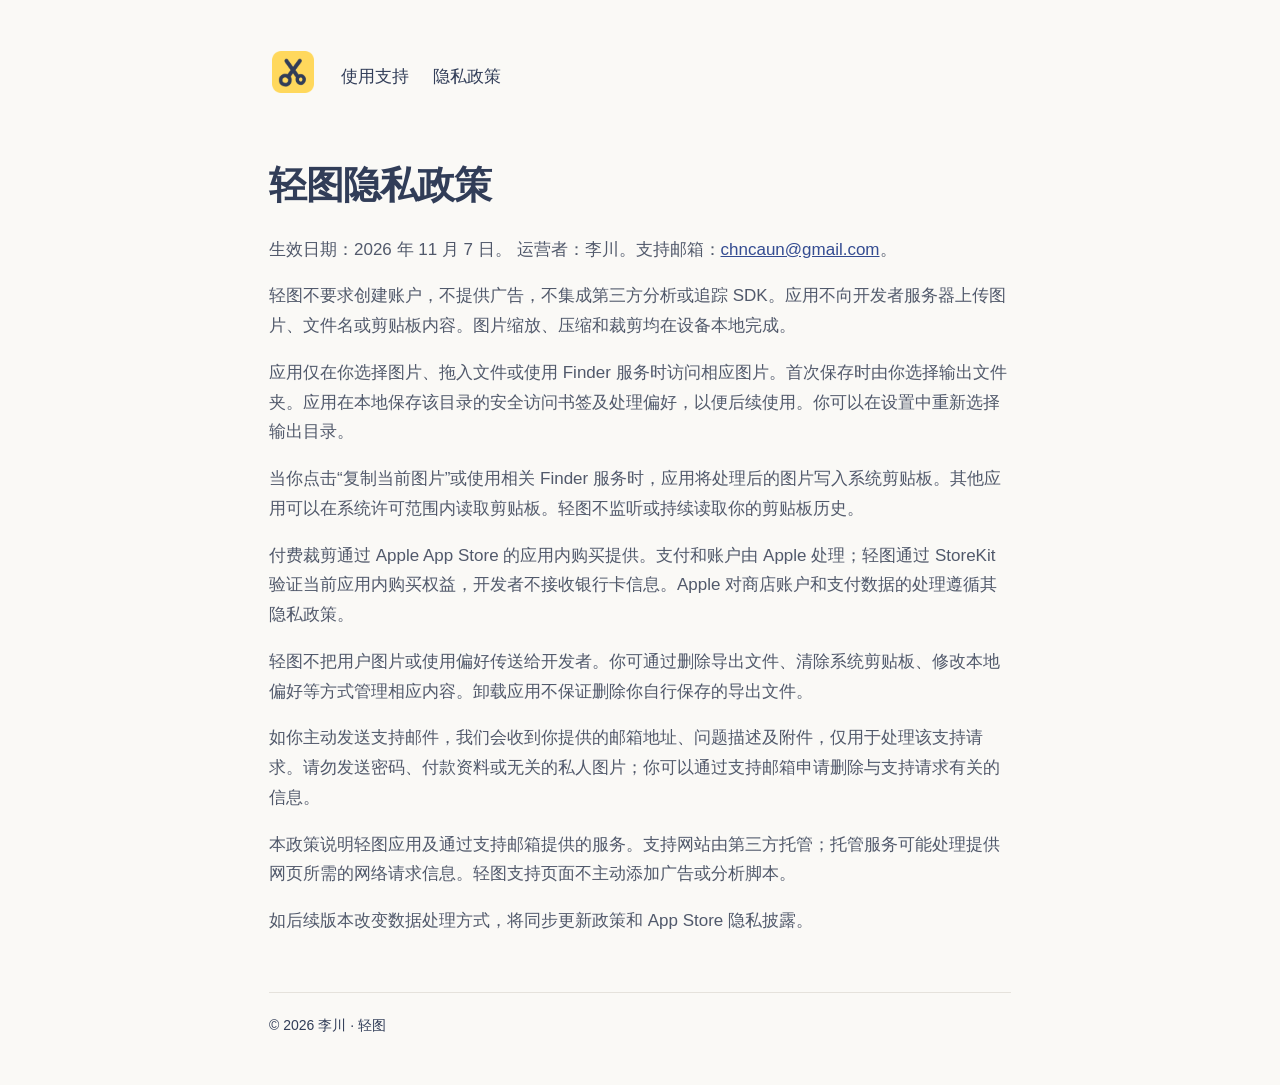
==== privacy.html @ dbb0bc22 "Publish LightPic support and privacy pages" ====
<!doctype html><html lang="zh-CN"><head><meta charset="utf-8"><meta name="viewport" content="width=device-width,initial-scale=1"><meta name="description" content="轻图 Mac 图片工具：使用支持与隐私政策。"><title>隐私政策 · 轻图</title><link rel="icon" href="./icon.png"><link rel="stylesheet" href="./style.css"></head><body><main><nav aria-label="主导航"><a href="./"><img src="./icon.png" alt="轻图黄色剪刀图标"></a><a href="./">使用支持</a><a href="./privacy.html">隐私政策</a></nav><h1>轻图隐私政策</h1><p>生效日期：2026 年 11 月 7 日。
运营者：李川。支持邮箱：<a href="mailto:chncaun@gmail.com">chncaun@gmail.com</a>。</p><p>轻图不要求创建账户，不提供广告，不集成第三方分析或追踪 SDK。应用不向开发者服务器上传图片、文件名或剪贴板内容。图片缩放、压缩和裁剪均在设备本地完成。</p><p>应用仅在你选择图片、拖入文件或使用 Finder 服务时访问相应图片。首次保存时由你选择输出文件夹。应用在本地保存该目录的安全访问书签及处理偏好，以便后续使用。你可以在设置中重新选择输出目录。</p><p>当你点击“复制当前图片”或使用相关 Finder 服务时，应用将处理后的图片写入系统剪贴板。其他应用可以在系统许可范围内读取剪贴板。轻图不监听或持续读取你的剪贴板历史。</p><p>付费裁剪通过 Apple App Store 的应用内购买提供。支付和账户由 Apple 处理；轻图通过 StoreKit 验证当前应用内购买权益，开发者不接收银行卡信息。Apple 对商店账户和支付数据的处理遵循其隐私政策。</p><p>轻图不把用户图片或使用偏好传送给开发者。你可通过删除导出文件、清除系统剪贴板、修改本地偏好等方式管理相应内容。卸载应用不保证删除你自行保存的导出文件。</p><p>如你主动发送支持邮件，我们会收到你提供的邮箱地址、问题描述及附件，仅用于处理该支持请求。请勿发送密码、付款资料或无关的私人图片；你可以通过支持邮箱申请删除与支持请求有关的信息。</p><p>本政策说明轻图应用及通过支持邮箱提供的服务。支持网站由第三方托管；托管服务可能处理提供网页所需的网络请求信息。轻图支持页面不主动添加广告或分析脚本。</p><p>如后续版本改变数据处理方式，将同步更新政策和 App Store 隐私披露。</p><footer>© 2026 李川 · 轻图</footer></main></body></html>
---- style.css ----
*{box-sizing:border-box}body{margin:0;background:#faf9f6;color:#313d58;font:17px/1.75 -apple-system,BlinkMacSystemFont,"Segoe UI",sans-serif}main{max-width:790px;margin:auto;padding:48px 24px}nav{display:flex;gap:24px;align-items:center;margin-bottom:56px}nav a{color:inherit;text-decoration:none}nav img{width:48px;height:48px;border-radius:12px}h1{font-size:38px;line-height:1.25;letter-spacing:-1px}h2{font-size:23px;margin-top:40px}p,li{color:#51596b}a{color:#344c91}aside{background:#fff0b6;padding:20px 24px;border-radius:18px;margin:28px 0}footer{border-top:1px solid #e5e2dc;margin-top:56px;padding-top:20px;font-size:14px}a:focus-visible{outline:3px solid #d4a800;outline-offset:5px}@media(max-width:600px){main{padding-top:24px}h1{font-size:30px}nav{margin-bottom:36px}}
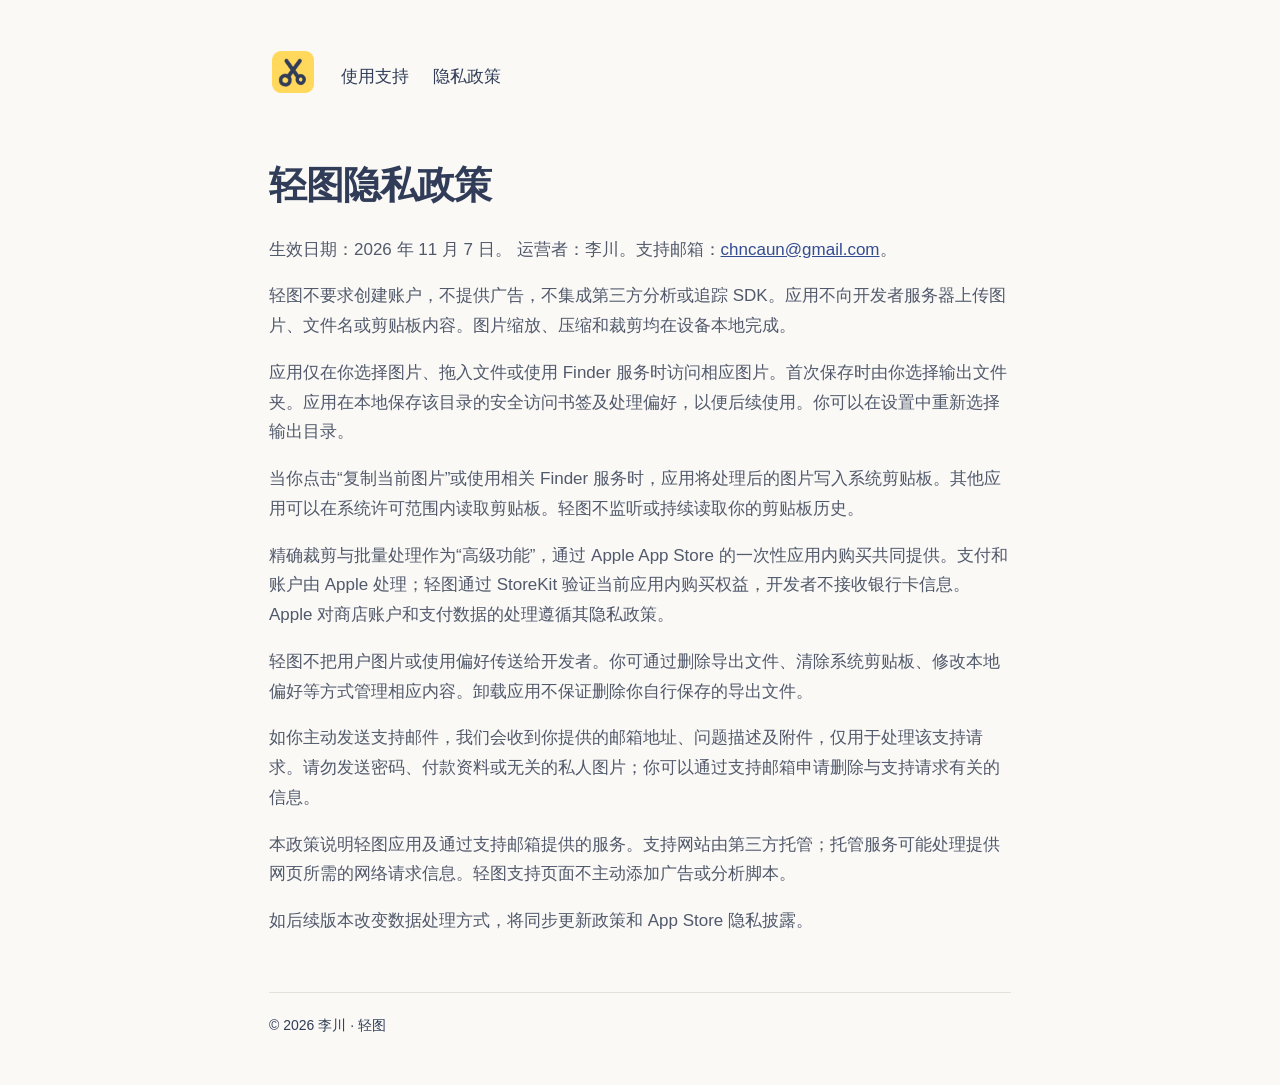
==== commit af2ee816: "Describe unified advanced features purchase in privacy policy Clarify that one purchase covers cropp" ====
--- a/privacy.html
+++ b/privacy.html
@@ -1,2 +1,2 @@
 <!doctype html><html lang="zh-CN"><head><meta charset="utf-8"><meta name="viewport" content="width=device-width,initial-scale=1"><meta name="description" content="轻图 Mac 图片工具：使用支持与隐私政策。"><title>隐私政策 · 轻图</title><link rel="icon" href="./icon.png"><link rel="stylesheet" href="./style.css"></head><body><main><nav aria-label="主导航"><a href="./"><img src="./icon.png" alt="轻图黄色剪刀图标"></a><a href="./">使用支持</a><a href="./privacy.html">隐私政策</a></nav><h1>轻图隐私政策</h1><p>生效日期：2026 年 11 月 7 日。
-运营者：李川。支持邮箱：<a href="mailto:chncaun@gmail.com">chncaun@gmail.com</a>。</p><p>轻图不要求创建账户，不提供广告，不集成第三方分析或追踪 SDK。应用不向开发者服务器上传图片、文件名或剪贴板内容。图片缩放、压缩和裁剪均在设备本地完成。</p><p>应用仅在你选择图片、拖入文件或使用 Finder 服务时访问相应图片。首次保存时由你选择输出文件夹。应用在本地保存该目录的安全访问书签及处理偏好，以便后续使用。你可以在设置中重新选择输出目录。</p><p>当你点击“复制当前图片”或使用相关 Finder 服务时，应用将处理后的图片写入系统剪贴板。其他应用可以在系统许可范围内读取剪贴板。轻图不监听或持续读取你的剪贴板历史。</p><p>付费裁剪通过 Apple App Store 的应用内购买提供。支付和账户由 Apple 处理；轻图通过 StoreKit 验证当前应用内购买权益，开发者不接收银行卡信息。Apple 对商店账户和支付数据的处理遵循其隐私政策。</p><p>轻图不把用户图片或使用偏好传送给开发者。你可通过删除导出文件、清除系统剪贴板、修改本地偏好等方式管理相应内容。卸载应用不保证删除你自行保存的导出文件。</p><p>如你主动发送支持邮件，我们会收到你提供的邮箱地址、问题描述及附件，仅用于处理该支持请求。请勿发送密码、付款资料或无关的私人图片；你可以通过支持邮箱申请删除与支持请求有关的信息。</p><p>本政策说明轻图应用及通过支持邮箱提供的服务。支持网站由第三方托管；托管服务可能处理提供网页所需的网络请求信息。轻图支持页面不主动添加广告或分析脚本。</p><p>如后续版本改变数据处理方式，将同步更新政策和 App Store 隐私披露。</p><footer>© 2026 李川 · 轻图</footer></main></body></html>+运营者：李川。支持邮箱：<a href="mailto:chncaun@gmail.com">chncaun@gmail.com</a>。</p><p>轻图不要求创建账户，不提供广告，不集成第三方分析或追踪 SDK。应用不向开发者服务器上传图片、文件名或剪贴板内容。图片缩放、压缩和裁剪均在设备本地完成。</p><p>应用仅在你选择图片、拖入文件或使用 Finder 服务时访问相应图片。首次保存时由你选择输出文件夹。应用在本地保存该目录的安全访问书签及处理偏好，以便后续使用。你可以在设置中重新选择输出目录。</p><p>当你点击“复制当前图片”或使用相关 Finder 服务时，应用将处理后的图片写入系统剪贴板。其他应用可以在系统许可范围内读取剪贴板。轻图不监听或持续读取你的剪贴板历史。</p><p>精确裁剪与批量处理作为“高级功能”，通过 Apple App Store 的一次性应用内购买共同提供。支付和账户由 Apple 处理；轻图通过 StoreKit 验证当前应用内购买权益，开发者不接收银行卡信息。Apple 对商店账户和支付数据的处理遵循其隐私政策。</p><p>轻图不把用户图片或使用偏好传送给开发者。你可通过删除导出文件、清除系统剪贴板、修改本地偏好等方式管理相应内容。卸载应用不保证删除你自行保存的导出文件。</p><p>如你主动发送支持邮件，我们会收到你提供的邮箱地址、问题描述及附件，仅用于处理该支持请求。请勿发送密码、付款资料或无关的私人图片；你可以通过支持邮箱申请删除与支持请求有关的信息。</p><p>本政策说明轻图应用及通过支持邮箱提供的服务。支持网站由第三方托管；托管服务可能处理提供网页所需的网络请求信息。轻图支持页面不主动添加广告或分析脚本。</p><p>如后续版本改变数据处理方式，将同步更新政策和 App Store 隐私披露。</p><footer>© 2026 李川 · 轻图</footer></main></body></html>
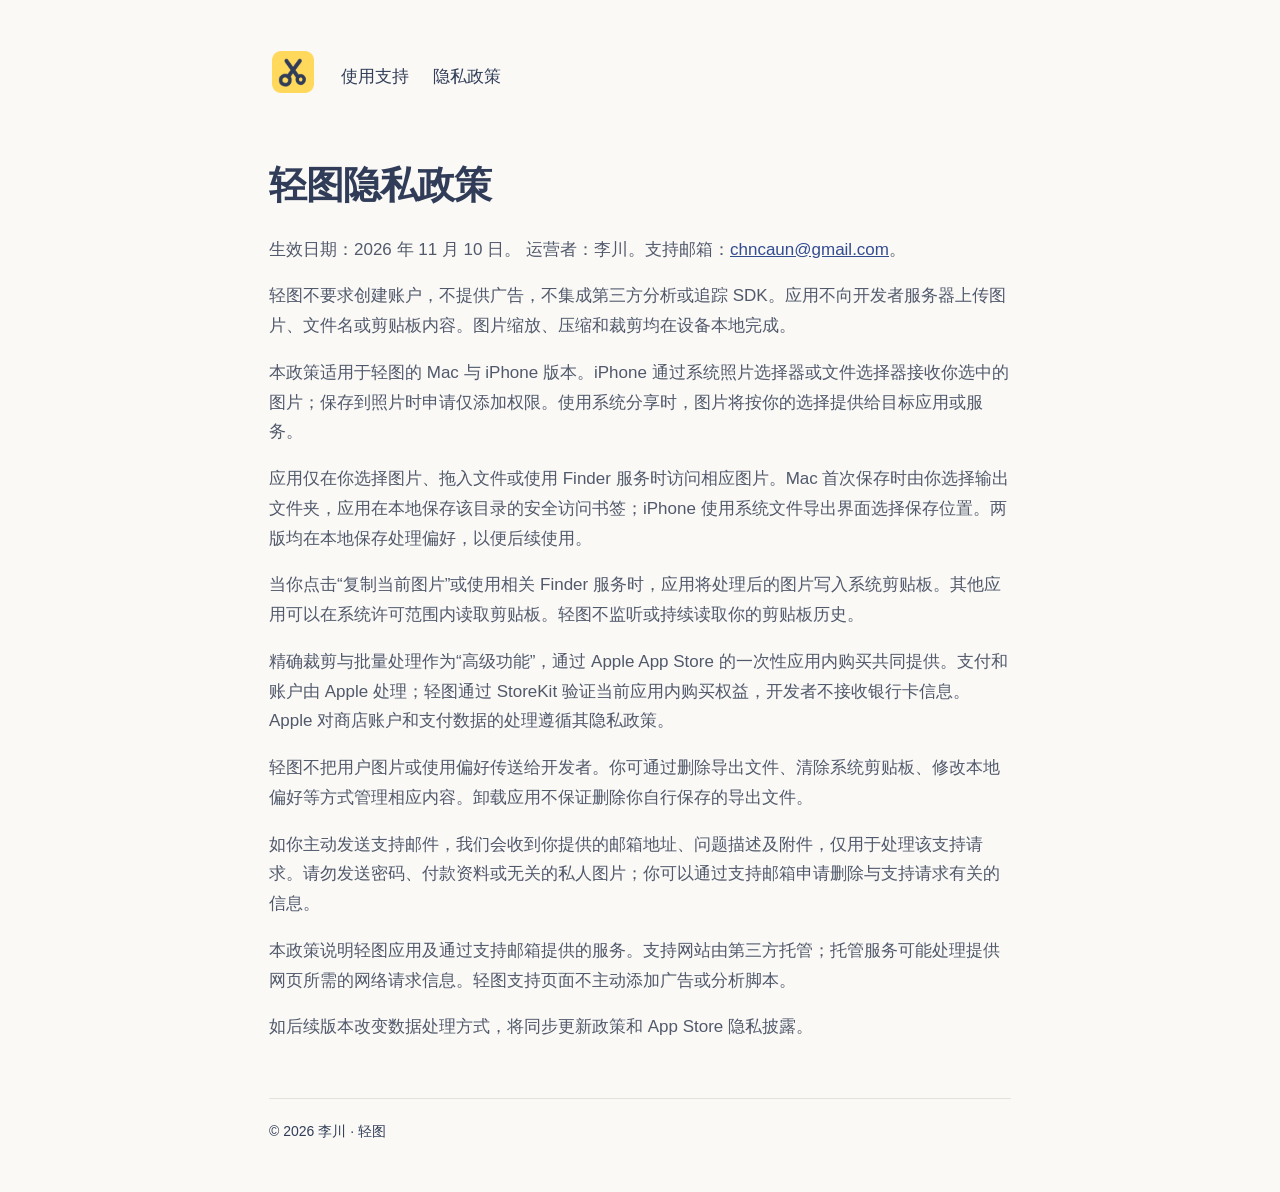
==== commit 3f5c87cb: "Document iPhone photo permissions and system sharing Apply the privacy policy to Mac and iPhone and " ====
--- a/privacy.html
+++ b/privacy.html
@@ -1,2 +1,2 @@
-<!doctype html><html lang="zh-CN"><head><meta charset="utf-8"><meta name="viewport" content="width=device-width,initial-scale=1"><meta name="description" content="轻图 Mac 图片工具：使用支持与隐私政策。"><title>隐私政策 · 轻图</title><link rel="icon" href="./icon.png"><link rel="stylesheet" href="./style.css"></head><body><main><nav aria-label="主导航"><a href="./"><img src="./icon.png" alt="轻图黄色剪刀图标"></a><a href="./">使用支持</a><a href="./privacy.html">隐私政策</a></nav><h1>轻图隐私政策</h1><p>生效日期：2026 年 11 月 7 日。
-运营者：李川。支持邮箱：<a href="mailto:chncaun@gmail.com">chncaun@gmail.com</a>。</p><p>轻图不要求创建账户，不提供广告，不集成第三方分析或追踪 SDK。应用不向开发者服务器上传图片、文件名或剪贴板内容。图片缩放、压缩和裁剪均在设备本地完成。</p><p>应用仅在你选择图片、拖入文件或使用 Finder 服务时访问相应图片。首次保存时由你选择输出文件夹。应用在本地保存该目录的安全访问书签及处理偏好，以便后续使用。你可以在设置中重新选择输出目录。</p><p>当你点击“复制当前图片”或使用相关 Finder 服务时，应用将处理后的图片写入系统剪贴板。其他应用可以在系统许可范围内读取剪贴板。轻图不监听或持续读取你的剪贴板历史。</p><p>精确裁剪与批量处理作为“高级功能”，通过 Apple App Store 的一次性应用内购买共同提供。支付和账户由 Apple 处理；轻图通过 StoreKit 验证当前应用内购买权益，开发者不接收银行卡信息。Apple 对商店账户和支付数据的处理遵循其隐私政策。</p><p>轻图不把用户图片或使用偏好传送给开发者。你可通过删除导出文件、清除系统剪贴板、修改本地偏好等方式管理相应内容。卸载应用不保证删除你自行保存的导出文件。</p><p>如你主动发送支持邮件，我们会收到你提供的邮箱地址、问题描述及附件，仅用于处理该支持请求。请勿发送密码、付款资料或无关的私人图片；你可以通过支持邮箱申请删除与支持请求有关的信息。</p><p>本政策说明轻图应用及通过支持邮箱提供的服务。支持网站由第三方托管；托管服务可能处理提供网页所需的网络请求信息。轻图支持页面不主动添加广告或分析脚本。</p><p>如后续版本改变数据处理方式，将同步更新政策和 App Store 隐私披露。</p><footer>© 2026 李川 · 轻图</footer></main></body></html>
+<!doctype html><html lang="zh-CN"><head><meta charset="utf-8"><meta name="viewport" content="width=device-width,initial-scale=1"><meta name="description" content="轻图 Mac 与 iPhone 图片工具：使用支持与隐私政策。"><title>隐私政策 · 轻图</title><link rel="icon" href="./icon.png"><link rel="stylesheet" href="./style.css"></head><body><main><nav aria-label="主导航"><a href="./"><img src="./icon.png" alt="轻图黄色剪刀图标"></a><a href="./">使用支持</a><a href="./privacy.html">隐私政策</a></nav><h1>轻图隐私政策</h1><p>生效日期：2026 年 11 月 10 日。
+运营者：李川。支持邮箱：<a href="mailto:chncaun@gmail.com">chncaun@gmail.com</a>。</p><p>轻图不要求创建账户，不提供广告，不集成第三方分析或追踪 SDK。应用不向开发者服务器上传图片、文件名或剪贴板内容。图片缩放、压缩和裁剪均在设备本地完成。</p><p>本政策适用于轻图的 Mac 与 iPhone 版本。iPhone 通过系统照片选择器或文件选择器接收你选中的图片；保存到照片时申请仅添加权限。使用系统分享时，图片将按你的选择提供给目标应用或服务。</p><p>应用仅在你选择图片、拖入文件或使用 Finder 服务时访问相应图片。Mac 首次保存时由你选择输出文件夹，应用在本地保存该目录的安全访问书签；iPhone 使用系统文件导出界面选择保存位置。两版均在本地保存处理偏好，以便后续使用。</p><p>当你点击“复制当前图片”或使用相关 Finder 服务时，应用将处理后的图片写入系统剪贴板。其他应用可以在系统许可范围内读取剪贴板。轻图不监听或持续读取你的剪贴板历史。</p><p>精确裁剪与批量处理作为“高级功能”，通过 Apple App Store 的一次性应用内购买共同提供。支付和账户由 Apple 处理；轻图通过 StoreKit 验证当前应用内购买权益，开发者不接收银行卡信息。Apple 对商店账户和支付数据的处理遵循其隐私政策。</p><p>轻图不把用户图片或使用偏好传送给开发者。你可通过删除导出文件、清除系统剪贴板、修改本地偏好等方式管理相应内容。卸载应用不保证删除你自行保存的导出文件。</p><p>如你主动发送支持邮件，我们会收到你提供的邮箱地址、问题描述及附件，仅用于处理该支持请求。请勿发送密码、付款资料或无关的私人图片；你可以通过支持邮箱申请删除与支持请求有关的信息。</p><p>本政策说明轻图应用及通过支持邮箱提供的服务。支持网站由第三方托管；托管服务可能处理提供网页所需的网络请求信息。轻图支持页面不主动添加广告或分析脚本。</p><p>如后续版本改变数据处理方式，将同步更新政策和 App Store 隐私披露。</p><footer>© 2026 李川 · 轻图</footer></main></body></html>
